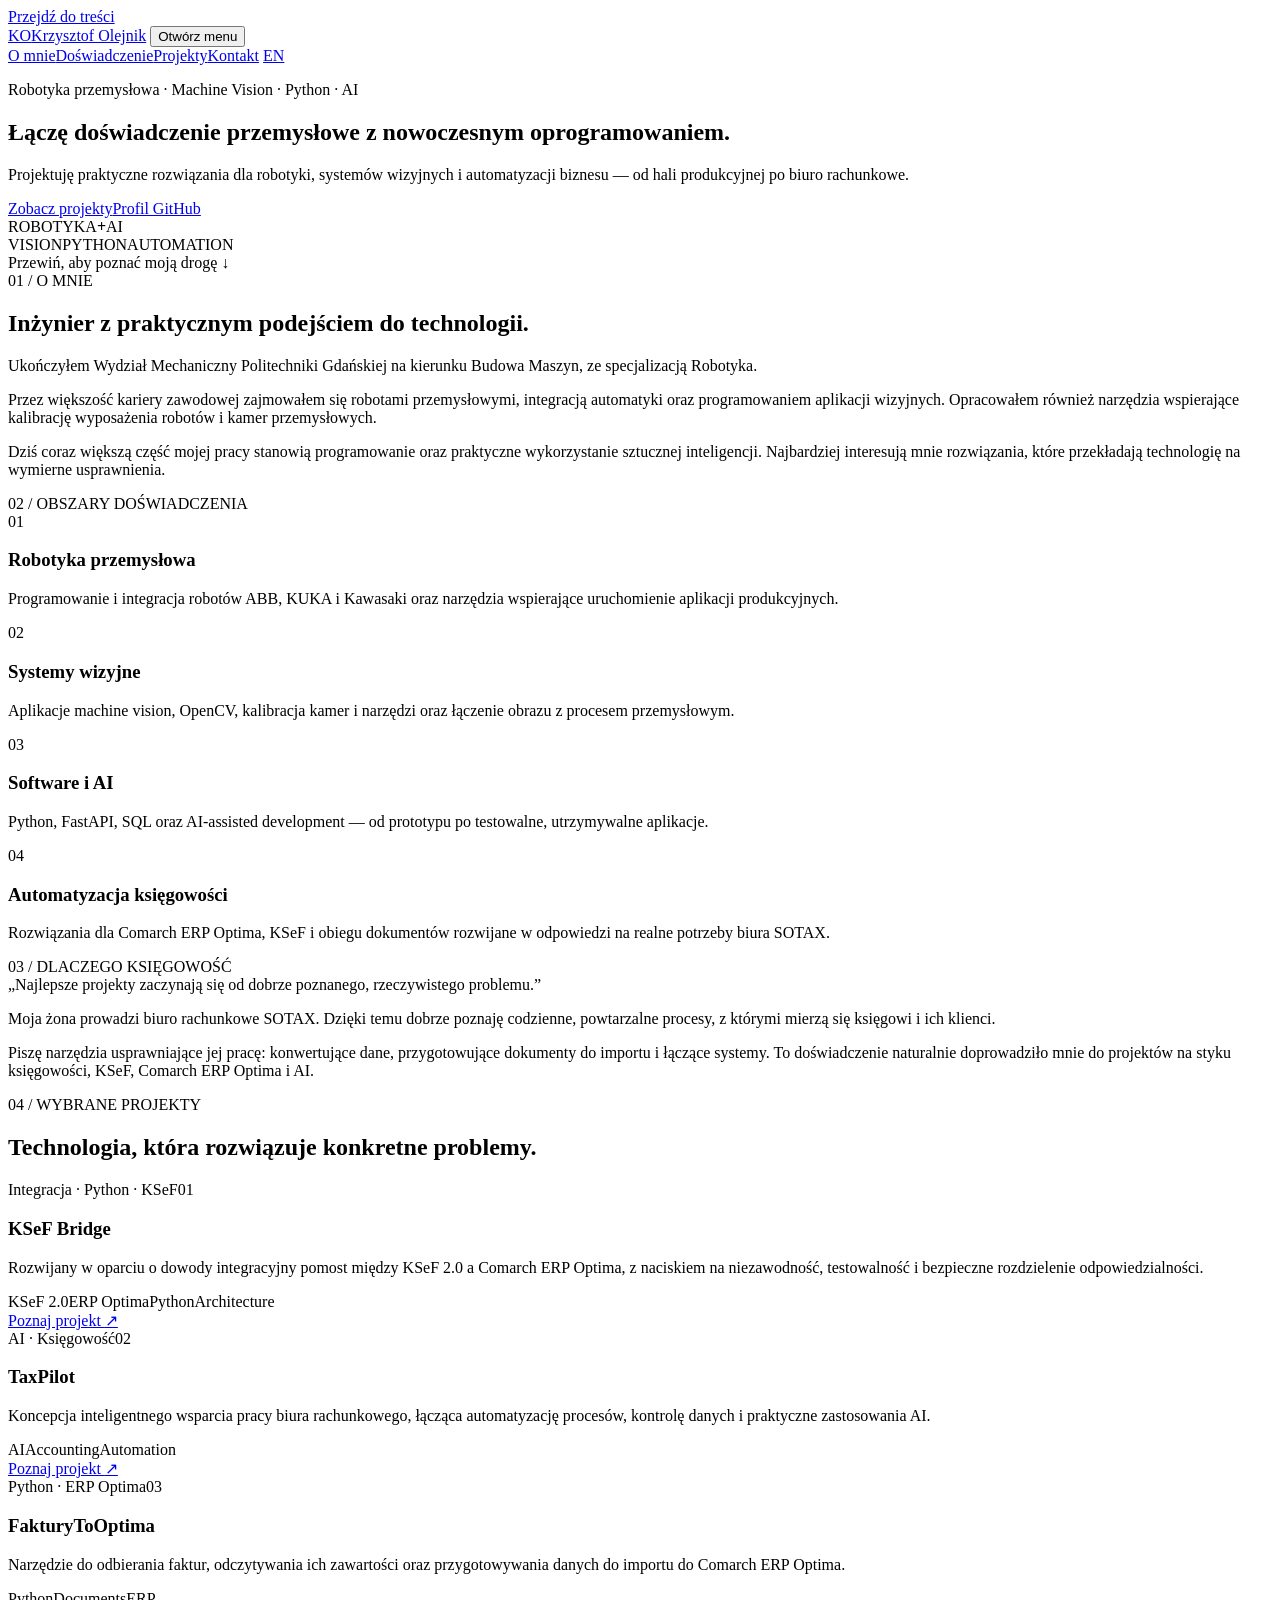
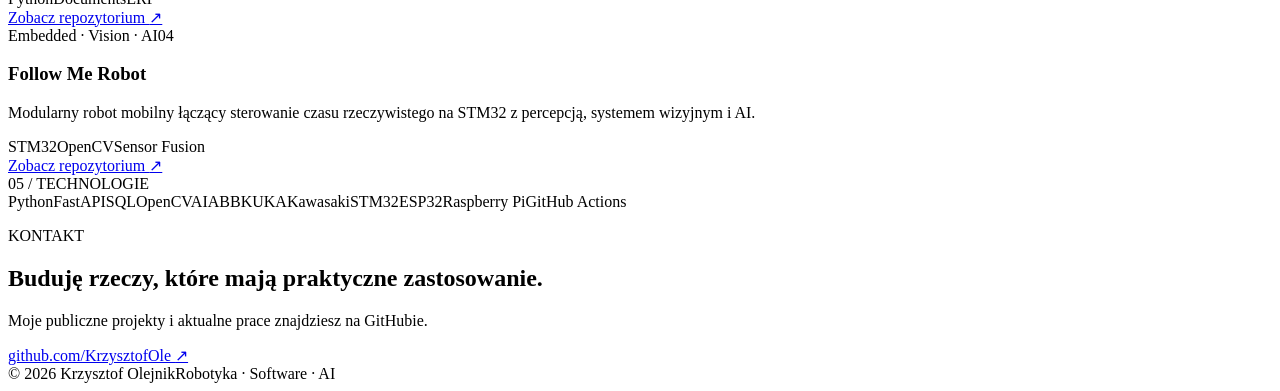
==== index.html @ cd491e86 "feat: add Polish homepage" ====
<!doctype html>
<html lang="pl">
<head>
  <meta charset="utf-8">
  <meta name="viewport" content="width=device-width, initial-scale=1">
  <title>Krzysztof Olejnik — robotyka, systemy wizyjne i AI</title>
  <meta name="description" content="Inżynier robotyki przemysłowej i systemów wizyjnych. Tworzę praktyczne aplikacje Python, rozwiązania AI oraz automatyzacje dla księgowości.">
  <meta name="theme-color" content="#0b1620">
  <meta property="og:title" content="Krzysztof Olejnik — inteligentna automatyzacja">
  <meta property="og:description" content="Doświadczenie przemysłowe. Praktyczne oprogramowanie. Inteligentna automatyzacja.">
  <meta property="og:type" content="website">
  <meta property="og:url" content="https://krzysztofole.github.io/">
  <link rel="canonical" href="https://krzysztofole.github.io/">
  <link rel="alternate" hreflang="pl" href="https://krzysztofole.github.io/">
  <link rel="alternate" hreflang="en" href="https://krzysztofole.github.io/en/">
  <link rel="icon" href="/favicon.svg" type="image/svg+xml">
  <link rel="stylesheet" href="/styles.css">
  <script src="/script.js" defer></script>
</head>
<body>
  <a class="skip-link" href="#main">Przejdź do treści</a>
  <header class="site-header">
    <a class="brand" href="/" aria-label="Strona główna Krzysztofa Olejnika"><span class="brand-mark">KO</span><span>Krzysztof Olejnik</span></a>
    <button class="nav-toggle" type="button" aria-expanded="false" aria-controls="site-nav"><span></span><span></span><span></span><span class="sr-only">Otwórz menu</span></button>
    <nav id="site-nav" class="site-nav" aria-label="Główna nawigacja">
      <a href="#o-mnie">O mnie</a><a href="#doswiadczenie">Doświadczenie</a><a href="#projekty">Projekty</a><a href="#kontakt">Kontakt</a>
      <a class="lang-link" href="/en/" lang="en" hreflang="en">EN</a>
    </nav>
  </header>

  <main id="main">
    <section class="hero" aria-labelledby="hero-title">
      <div class="hero-grid">
        <div class="hero-copy reveal">
          <p class="eyebrow">Robotyka przemysłowa · Machine Vision · Python · AI</p>
          <h1 id="hero-title">Łączę doświadczenie przemysłowe z&nbsp;nowoczesnym oprogramowaniem.</h1>
          <p class="hero-lead">Projektuję praktyczne rozwiązania dla robotyki, systemów wizyjnych i automatyzacji biznesu — od hali produkcyjnej po biuro rachunkowe.</p>
          <div class="hero-actions"><a class="button primary" href="#projekty">Zobacz projekty</a><a class="button secondary" href="https://github.com/KrzysztofOle">Profil GitHub</a></div>
        </div>
        <div class="hero-visual reveal" aria-hidden="true">
          <div class="orbit orbit-one"></div><div class="orbit orbit-two"></div>
          <div class="core"><span>ROBOTYKA</span><strong>+</strong><span>AI</span></div>
          <span class="signal signal-a">VISION</span><span class="signal signal-b">PYTHON</span><span class="signal signal-c">AUTOMATION</span>
        </div>
      </div>
      <div class="scroll-cue">Przewiń, aby poznać moją drogę <span>↓</span></div>
    </section>

    <section id="o-mnie" class="section intro">
      <div class="section-label">01 / O MNIE</div>
      <div class="intro-grid">
        <h2 class="reveal">Inżynier z&nbsp;praktycznym podejściem do technologii.</h2>
        <div class="prose reveal">
          <p>Ukończyłem Wydział Mechaniczny Politechniki Gdańskiej na kierunku Budowa Maszyn, ze specjalizacją Robotyka.</p>
          <p>Przez większość kariery zawodowej zajmowałem się robotami przemysłowymi, integracją automatyki oraz programowaniem aplikacji wizyjnych. Opracowałem również narzędzia wspierające kalibrację wyposażenia robotów i kamer przemysłowych.</p>
          <p>Dziś coraz większą część mojej pracy stanowią programowanie oraz praktyczne wykorzystanie sztucznej inteligencji. Najbardziej interesują mnie rozwiązania, które przekładają technologię na wymierne usprawnienia.</p>
        </div>
      </div>
    </section>

    <section id="doswiadczenie" class="section dark-section">
      <div class="section-label">02 / OBSZARY DOŚWIADCZENIA</div>
      <div class="capability-grid">
        <article class="capability reveal"><span class="cap-number">01</span><h3>Robotyka przemysłowa</h3><p>Programowanie i integracja robotów ABB, KUKA i Kawasaki oraz narzędzia wspierające uruchomienie aplikacji produkcyjnych.</p></article>
        <article class="capability reveal"><span class="cap-number">02</span><h3>Systemy wizyjne</h3><p>Aplikacje machine vision, OpenCV, kalibracja kamer i narzędzi oraz łączenie obrazu z procesem przemysłowym.</p></article>
        <article class="capability reveal"><span class="cap-number">03</span><h3>Software i AI</h3><p>Python, FastAPI, SQL oraz AI-assisted development — od prototypu po testowalne, utrzymywalne aplikacje.</p></article>
        <article class="capability reveal"><span class="cap-number">04</span><h3>Automatyzacja księgowości</h3><p>Rozwiązania dla Comarch ERP Optima, KSeF i obiegu dokumentów rozwijane w odpowiedzi na realne potrzeby biura SOTAX.</p></article>
      </div>
    </section>

    <section class="section story">
      <div class="section-label">03 / DLACZEGO KSIĘGOWOŚĆ</div>
      <div class="story-card reveal">
        <div class="story-quote">„Najlepsze projekty zaczynają się od dobrze poznanego, rzeczywistego problemu.”</div>
        <div class="story-text"><p>Moja żona prowadzi biuro rachunkowe SOTAX. Dzięki temu dobrze poznaję codzienne, powtarzalne procesy, z którymi mierzą się księgowi i ich klienci.</p><p>Piszę narzędzia usprawniające jej pracę: konwertujące dane, przygotowujące dokumenty do importu i łączące systemy. To doświadczenie naturalnie doprowadziło mnie do projektów na styku księgowości, KSeF, Comarch ERP Optima i AI.</p></div>
      </div>
    </section>

    <section id="projekty" class="section projects">
      <div class="section-heading"><div class="section-label">04 / WYBRANE PROJEKTY</div><h2 class="reveal">Technologia, która rozwiązuje konkretne problemy.</h2></div>
      <div class="project-list">
        <article class="project featured reveal"><div class="project-meta"><span>Integracja · Python · KSeF</span><span>01</span></div><h3>KSeF Bridge</h3><p>Rozwijany w oparciu o dowody integracyjny pomost między KSeF 2.0 a Comarch ERP Optima, z naciskiem na niezawodność, testowalność i bezpieczne rozdzielenie odpowiedzialności.</p><div class="tags"><span>KSeF 2.0</span><span>ERP Optima</span><span>Python</span><span>Architecture</span></div><a href="https://krzysztofole.github.io/KSeF_2-site/" aria-label="Strona projektu KSeF Bridge">Poznaj projekt <span>↗</span></a></article>
        <article class="project reveal"><div class="project-meta"><span>AI · Księgowość</span><span>02</span></div><h3>TaxPilot</h3><p>Koncepcja inteligentnego wsparcia pracy biura rachunkowego, łącząca automatyzację procesów, kontrolę danych i praktyczne zastosowania AI.</p><div class="tags"><span>AI</span><span>Accounting</span><span>Automation</span></div><a href="https://krzysztofole.github.io/TaxPilot-site/">Poznaj projekt <span>↗</span></a></article>
        <article class="project reveal"><div class="project-meta"><span>Python · ERP Optima</span><span>03</span></div><h3>FakturyToOptima</h3><p>Narzędzie do odbierania faktur, odczytywania ich zawartości oraz przygotowywania danych do importu do Comarch ERP Optima.</p><div class="tags"><span>Python</span><span>Documents</span><span>ERP</span></div><a href="https://github.com/KrzysztofOle/FakturyToOptima">Zobacz repozytorium <span>↗</span></a></article>
        <article class="project reveal"><div class="project-meta"><span>Embedded · Vision · AI</span><span>04</span></div><h3>Follow Me Robot</h3><p>Modularny robot mobilny łączący sterowanie czasu rzeczywistego na STM32 z percepcją, systemem wizyjnym i AI.</p><div class="tags"><span>STM32</span><span>OpenCV</span><span>Sensor Fusion</span></div><a href="https://github.com/KrzysztofOle/follow-me-robot">Zobacz repozytorium <span>↗</span></a></article>
      </div>
    </section>

    <section class="section toolkit">
      <div class="section-label">05 / TECHNOLOGIE</div>
      <div class="toolkit-row reveal"><span>Python</span><span>FastAPI</span><span>SQL</span><span>OpenCV</span><span>AI</span><span>ABB</span><span>KUKA</span><span>Kawasaki</span><span>STM32</span><span>ESP32</span><span>Raspberry Pi</span><span>GitHub Actions</span></div>
    </section>

    <section id="kontakt" class="section contact">
      <div class="contact-inner reveal"><p class="eyebrow">KONTAKT</p><h2>Buduję rzeczy, które mają praktyczne zastosowanie.</h2><p>Moje publiczne projekty i aktualne prace znajdziesz na GitHubie.</p><a class="button primary" href="https://github.com/KrzysztofOle">github.com/KrzysztofOle <span>↗</span></a></div>
    </section>
  </main>
  <footer><span>© <span data-year>2026</span> Krzysztof Olejnik</span><span>Robotyka · Software · AI</span></footer>
</body>
</html>
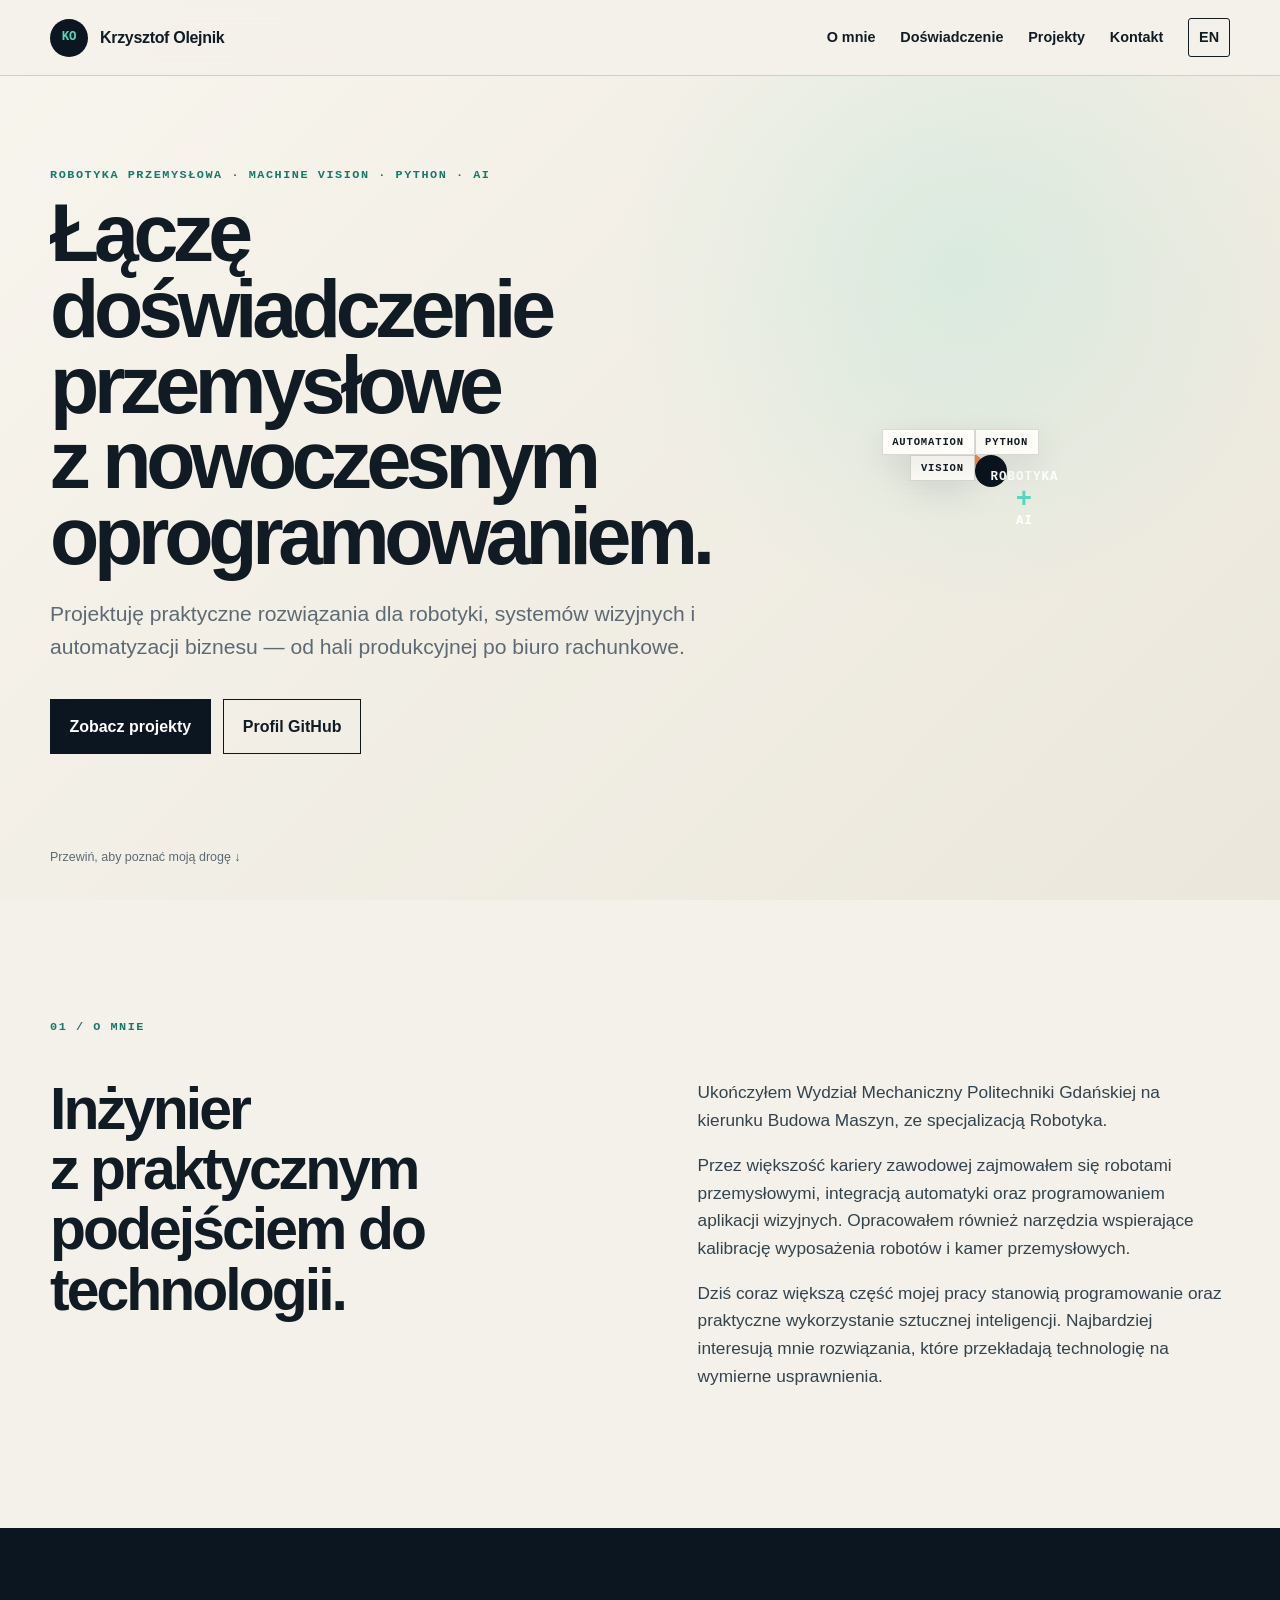
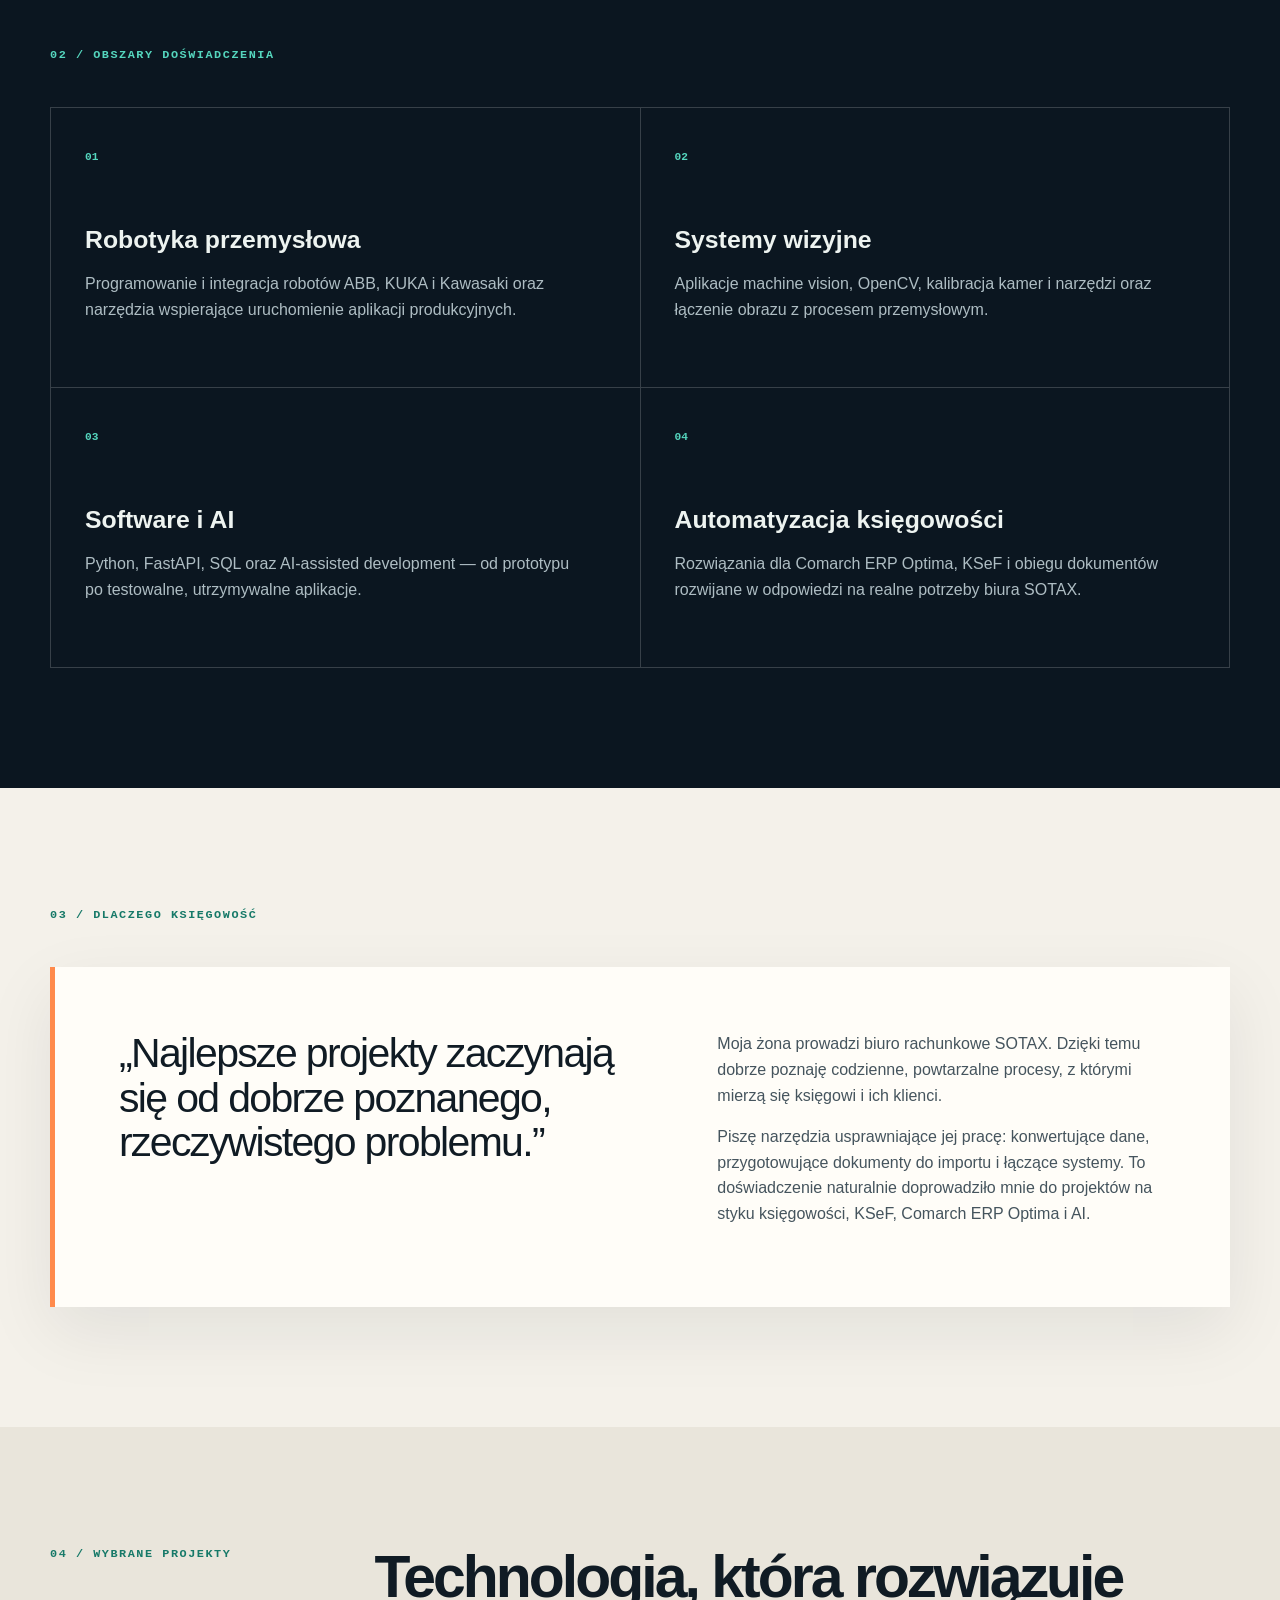
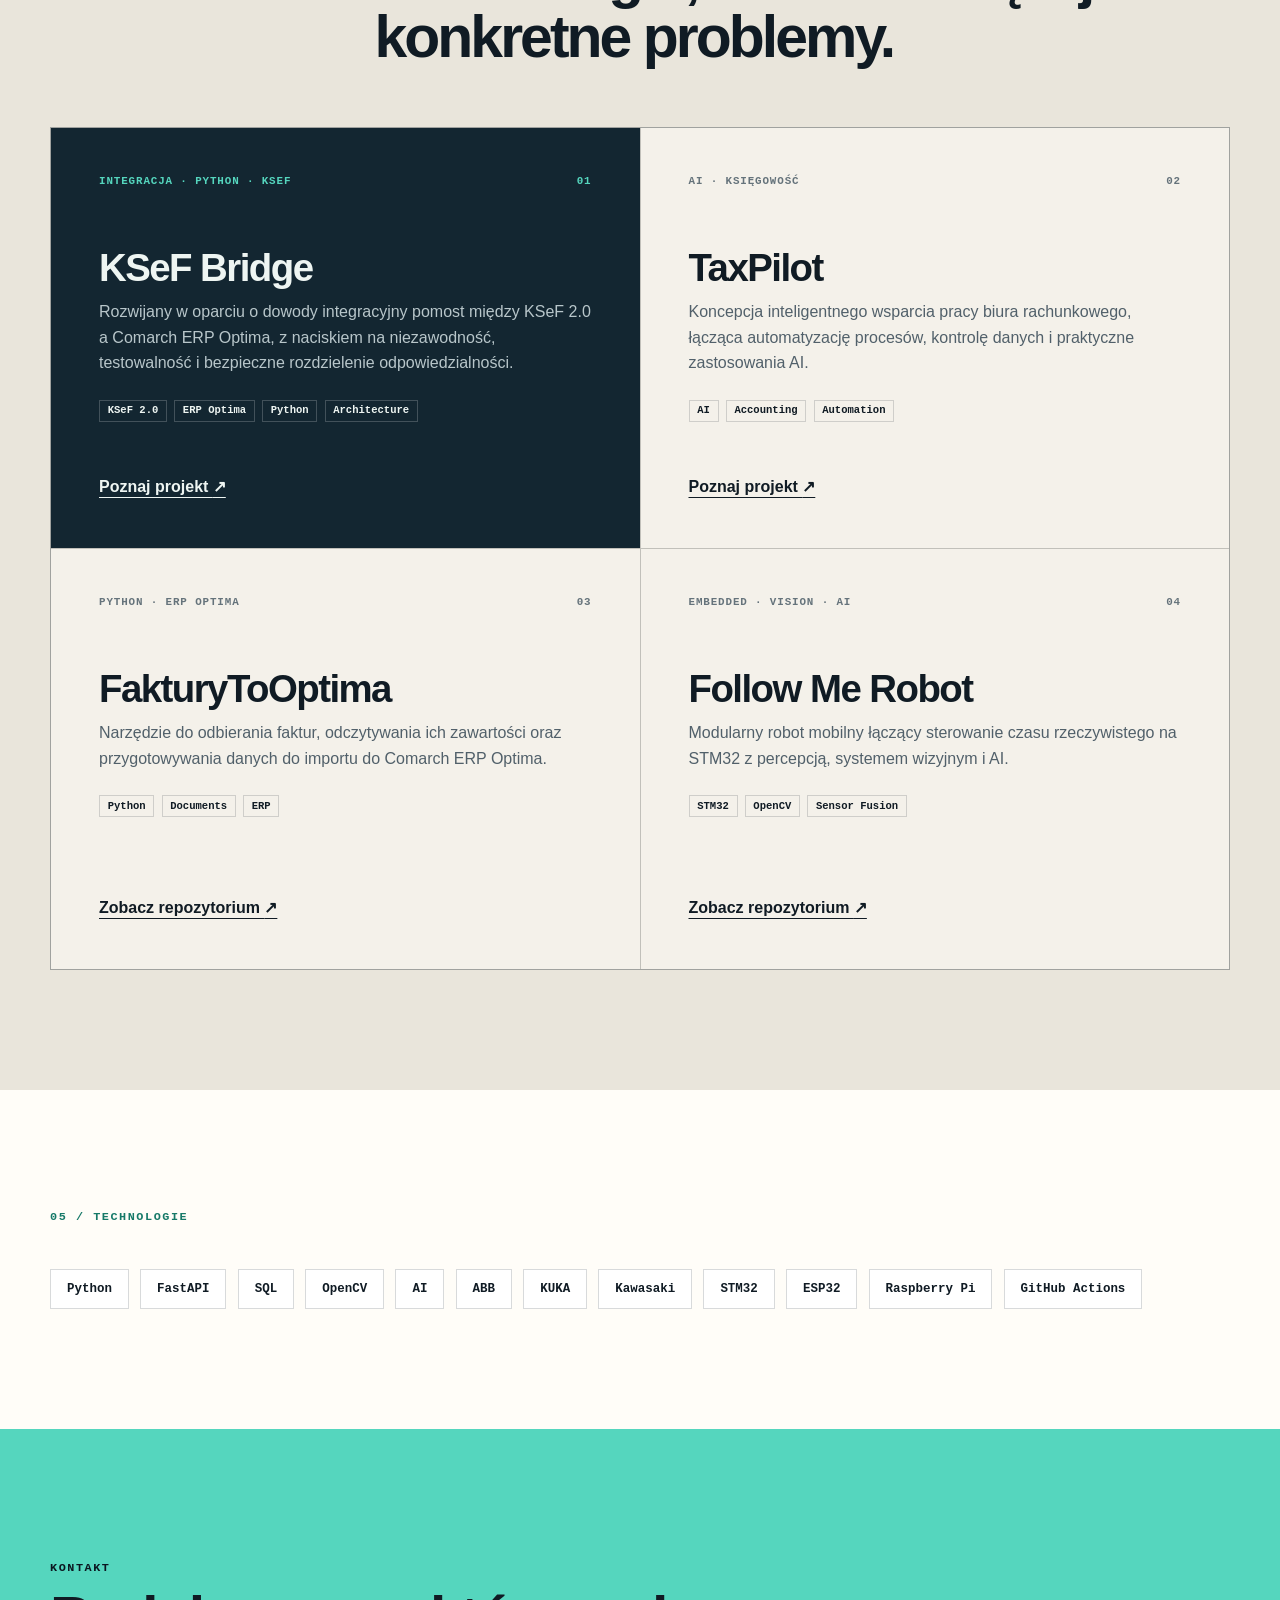
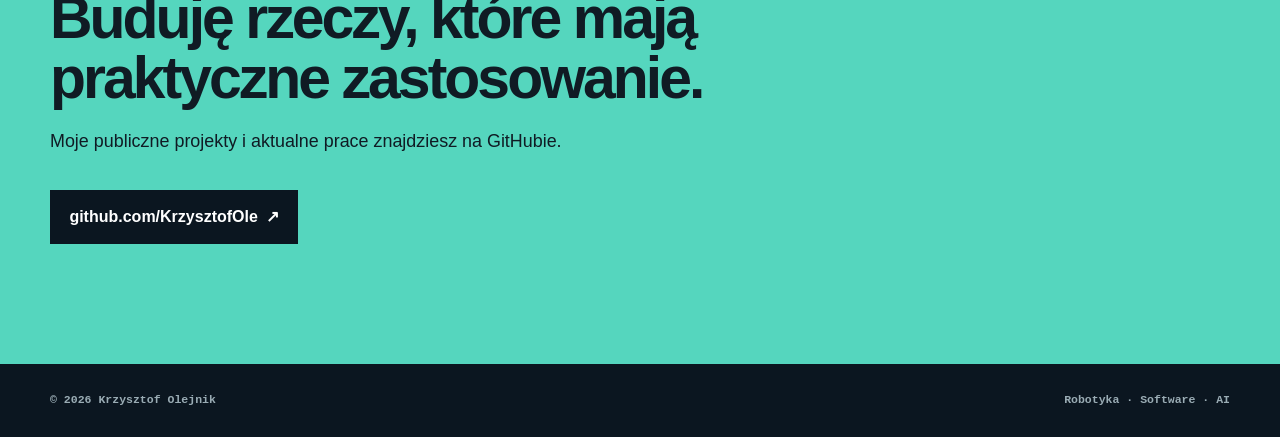
==== commit 3be6ac62: "fix: link Polish KSeF project page" ====
--- a/index.html
+++ b/index.html
@@ -79,7 +79,7 @@
     <section id="projekty" class="section projects">
       <div class="section-heading"><div class="section-label">04 / WYBRANE PROJEKTY</div><h2 class="reveal">Technologia, która rozwiązuje konkretne problemy.</h2></div>
       <div class="project-list">
-        <article class="project featured reveal"><div class="project-meta"><span>Integracja · Python · KSeF</span><span>01</span></div><h3>KSeF Bridge</h3><p>Rozwijany w oparciu o dowody integracyjny pomost między KSeF 2.0 a Comarch ERP Optima, z naciskiem na niezawodność, testowalność i bezpieczne rozdzielenie odpowiedzialności.</p><div class="tags"><span>KSeF 2.0</span><span>ERP Optima</span><span>Python</span><span>Architecture</span></div><a href="https://krzysztofole.github.io/KSeF_2-site/" aria-label="Strona projektu KSeF Bridge">Poznaj projekt <span>↗</span></a></article>
+        <article class="project featured reveal"><div class="project-meta"><span>Integracja · Python · KSeF</span><span>01</span></div><h3>KSeF Bridge</h3><p>Rozwijany w oparciu o dowody integracyjny pomost między KSeF 2.0 a Comarch ERP Optima, z naciskiem na niezawodność, testowalność i bezpieczne rozdzielenie odpowiedzialności.</p><div class="tags"><span>KSeF 2.0</span><span>ERP Optima</span><span>Python</span><span>Architecture</span></div><a href="https://krzysztofole.github.io/KSeF_2-site/pl.html" aria-label="Strona projektu KSeF Bridge">Poznaj projekt <span>↗</span></a></article>
         <article class="project reveal"><div class="project-meta"><span>AI · Księgowość</span><span>02</span></div><h3>TaxPilot</h3><p>Koncepcja inteligentnego wsparcia pracy biura rachunkowego, łącząca automatyzację procesów, kontrolę danych i praktyczne zastosowania AI.</p><div class="tags"><span>AI</span><span>Accounting</span><span>Automation</span></div><a href="https://krzysztofole.github.io/TaxPilot-site/">Poznaj projekt <span>↗</span></a></article>
         <article class="project reveal"><div class="project-meta"><span>Python · ERP Optima</span><span>03</span></div><h3>FakturyToOptima</h3><p>Narzędzie do odbierania faktur, odczytywania ich zawartości oraz przygotowywania danych do importu do Comarch ERP Optima.</p><div class="tags"><span>Python</span><span>Documents</span><span>ERP</span></div><a href="https://github.com/KrzysztofOle/FakturyToOptima">Zobacz repozytorium <span>↗</span></a></article>
         <article class="project reveal"><div class="project-meta"><span>Embedded · Vision · AI</span><span>04</span></div><h3>Follow Me Robot</h3><p>Modularny robot mobilny łączący sterowanie czasu rzeczywistego na STM32 z percepcją, systemem wizyjnym i AI.</p><div class="tags"><span>STM32</span><span>OpenCV</span><span>Sensor Fusion</span></div><a href="https://github.com/KrzysztofOle/follow-me-robot">Zobacz repozytorium <span>↗</span></a></article>
@@ -98,4 +98,3 @@
   <footer><span>© <span data-year>2026</span> Krzysztof Olejnik</span><span>Robotyka · Software · AI</span></footer>
 </body>
 </html>
-
--- a/styles.css
+++ b/styles.css
@@ -0,0 +1,2 @@
+:root{--ink:#101b24;--muted:#5d6a73;--paper:#f4f1ea;--surface:#fffdf8;--night:#0b1620;--night-2:#132631;--cyan:#55d6be;--orange:#ff8a4c;--line:rgba(16,27,36,.16);--max:1180px;--header:76px}*{box-sizing:border-box}html{scroll-behavior:smooth}body{margin:0;background:var(--paper);color:var(--ink);font-family:Inter,ui-sans-serif,-apple-system,BlinkMacSystemFont,"Segoe UI",sans-serif;line-height:1.6}a{color:inherit}::selection{background:var(--cyan);color:var(--night)}.sr-only{position:absolute;width:1px;height:1px;padding:0;margin:-1px;overflow:hidden;clip:rect(0,0,0,0);white-space:nowrap;border:0}.skip-link{position:fixed;top:8px;left:8px;z-index:1000;padding:.65rem 1rem;background:#fff;transform:translateY(-150%)}.skip-link:focus{transform:none}.site-header{height:var(--header);position:fixed;inset:0 0 auto;z-index:100;display:flex;align-items:center;justify-content:space-between;padding:0 max(24px,calc((100vw - var(--max))/2));background:rgba(244,241,234,.9);border-bottom:1px solid var(--line);backdrop-filter:blur(14px)}.brand{display:flex;gap:.75rem;align-items:center;text-decoration:none;font-weight:720;letter-spacing:-.02em}.brand-mark{display:grid;place-items:center;width:38px;height:38px;background:var(--night);color:var(--cyan);font:700 .78rem/1 ui-monospace,SFMono-Regular,Menlo,monospace;border-radius:50%}.site-nav{display:flex;align-items:center;gap:1.55rem}.site-nav a{text-decoration:none;font-size:.9rem;font-weight:620}.site-nav a:not(.lang-link):hover{color:#187b6a}.lang-link{padding:.42rem .62rem;border:1px solid var(--ink);border-radius:3px}.nav-toggle{display:none;background:none;border:0;padding:.5rem}.nav-toggle>span:not(.sr-only){display:block;width:24px;height:2px;margin:5px;background:var(--ink)}.hero{min-height:100svh;padding:calc(var(--header) + 80px) max(24px,calc((100vw - var(--max))/2)) 32px;background:radial-gradient(circle at 75% 30%,rgba(85,214,190,.15),transparent 30%),linear-gradient(135deg,#f8f5ee,#ebe7dc);display:flex;flex-direction:column;justify-content:center;overflow:hidden}.hero-grid{display:grid;grid-template-columns:1.12fr .88fr;align-items:center;gap:5vw}.eyebrow,.section-label{font:700 .74rem/1.3 ui-monospace,SFMono-Regular,Menlo,monospace;letter-spacing:.13em;text-transform:uppercase}.eyebrow{color:#167968}.hero h1{max-width:820px;margin:.8rem 0 1.35rem;font-size:clamp(3rem,6.3vw,6.3rem);line-height:.94;letter-spacing:-.065em}.hero-lead{max-width:710px;margin:0;color:var(--muted);font-size:clamp(1.05rem,1.65vw,1.32rem)}.hero-actions{display:flex;gap:.8rem;margin-top:2.2rem;flex-wrap:wrap}.button{display:inline-flex;align-items:center;gap:.5rem;padding:.84rem 1.15rem;text-decoration:none;font-weight:700;border:1px solid var(--night);transition:.2s}.button.primary{background:var(--night);color:#fff}.button.primary:hover{background:#18303e;transform:translateY(-2px)}.button.secondary:hover{background:#fff}.hero-visual{position:relative;aspect-ratio:1;max-width:510px;margin:auto;border:1px solid rgba(16,27,36,.14);border-radius:50%;background:repeating-radial-gradient(circle,transparent 0 51px,rgba(16,27,36,.07) 52px 53px)}.orbit{position:absolute;border:1px solid rgba(16,27,36,.25);border-radius:50%}.orbit-one{inset:13%;animation:spin 20s linear infinite}.orbit-two{inset:27%;border-style:dashed;animation:spin 14s linear infinite reverse}.orbit:after{content:"";position:absolute;top:48%;left:-5px;width:10px;height:10px;background:var(--orange);border-radius:50%}.core{position:absolute;inset:36%;display:grid;place-items:center;padding:1rem;background:var(--night);color:#fff;border-radius:50%;font:700 clamp(.58rem,1vw,.78rem)/1.1 ui-monospace,SFMono-Regular,Menlo,monospace;letter-spacing:.08em}.core strong{color:var(--cyan);font-size:1.7rem}.signal{position:absolute;padding:.42rem .6rem;background:var(--surface);border:1px solid var(--line);box-shadow:0 10px 35px rgba(11,22,32,.1);font:700 .66rem/1 ui-monospace,SFMono-Regular,Menlo,monospace;letter-spacing:.08em}.signal-a{top:14%;right:3%}.signal-b{bottom:13%;left:4%}.signal-c{bottom:27%;right:-5%}.scroll-cue{margin-top:auto;padding-top:64px;color:var(--muted);font-size:.78rem}.scroll-cue span{color:#167968}.section{padding:120px max(24px,calc((100vw - var(--max))/2))}.section-label{margin-bottom:44px;color:#167968}.intro-grid{display:grid;grid-template-columns:1fr 1fr;gap:9vw}.intro h2,.section-heading h2,.contact h2{margin:0;font-size:clamp(2.3rem,4.6vw,4.6rem);line-height:1.02;letter-spacing:-.05em}.prose{font-size:1.08rem;color:#33434d}.prose p:first-child{margin-top:0}.dark-section{background:var(--night);color:#edf3f0}.dark-section .section-label{color:var(--cyan)}.capability-grid{display:grid;grid-template-columns:repeat(2,1fr);border-top:1px solid rgba(255,255,255,.18);border-left:1px solid rgba(255,255,255,.18)}.capability{min-height:280px;padding:34px;border-right:1px solid rgba(255,255,255,.18);border-bottom:1px solid rgba(255,255,255,.18)}.cap-number{color:var(--cyan);font:700 .7rem/1 ui-monospace,SFMono-Regular,Menlo,monospace}.capability h3{margin:52px 0 12px;font-size:1.55rem}.capability p{max-width:500px;margin:0;color:#aebdc3}.story-card{display:grid;grid-template-columns:1.05fr .95fr;gap:8vw;padding:clamp(30px,5vw,68px);background:var(--surface);border-left:5px solid var(--orange);box-shadow:0 24px 65px rgba(16,27,36,.08)}.story-quote{font-size:clamp(1.8rem,3.2vw,3.4rem);line-height:1.08;letter-spacing:-.04em}.story-text{color:#45545d}.story-text p:first-child{margin-top:0}.projects{background:#e9e5db}.section-heading{display:grid;grid-template-columns:.55fr 1.45fr;align-items:start;margin-bottom:60px}.section-heading .section-label{margin:0}.project-list{display:grid;grid-template-columns:repeat(2,1fr);gap:1px;background:rgba(16,27,36,.18);border:1px solid rgba(16,27,36,.18)}.project{min-height:420px;padding:clamp(28px,4vw,48px);background:var(--paper);display:flex;flex-direction:column}.project.featured{background:var(--night-2);color:#eef5f2}.project-meta{display:flex;justify-content:space-between;font:700 .68rem/1 ui-monospace,SFMono-Regular,Menlo,monospace;letter-spacing:.08em;color:#65737b;text-transform:uppercase}.featured .project-meta{color:var(--cyan)}.project h3{margin:62px 0 12px;font-size:clamp(2rem,3vw,3.2rem);line-height:1;letter-spacing:-.04em}.project p{margin:0 0 24px;color:#51606a}.featured p{color:#b8c6ca}.tags{display:flex;flex-wrap:wrap;gap:.45rem;margin-bottom:34px}.tags span{padding:.3rem .48rem;border:1px solid var(--line);font:650 .66rem/1 ui-monospace,SFMono-Regular,Menlo,monospace}.featured .tags span{border-color:rgba(255,255,255,.2)}.project>a{margin-top:auto;width:max-content;text-underline-offset:5px;font-weight:700}.toolkit{background:var(--surface)}.toolkit-row{display:flex;flex-wrap:wrap;gap:.7rem}.toolkit-row span{padding:.8rem 1rem;border:1px solid var(--line);font:700 .78rem/1 ui-monospace,SFMono-Regular,Menlo,monospace;background:#fff}.contact{background:var(--cyan)}.contact-inner{max-width:900px}.contact .eyebrow{color:var(--night)}.contact h2{margin-bottom:1.2rem}.contact p:not(.eyebrow){font-size:1.12rem}.contact .button{margin-top:1rem}footer{display:flex;justify-content:space-between;gap:20px;padding:28px max(24px,calc((100vw - var(--max))/2));background:var(--night);color:#9aacb4;font:600 .72rem/1.4 ui-monospace,SFMono-Regular,Menlo,monospace}.reveal{opacity:0;transform:translateY(20px);transition:opacity .65s ease,transform .65s ease}.reveal.visible{opacity:1;transform:none}@keyframes spin{to{transform:rotate(360deg)}}@media(max-width:820px){:root{--header:66px}.site-header{padding-inline:20px}.nav-toggle{display:block}.site-nav{position:absolute;top:100%;left:0;right:0;display:none;flex-direction:column;align-items:flex-start;padding:24px;background:var(--paper);border-bottom:1px solid var(--line)}.site-nav.open{display:flex}.hero{padding-top:calc(var(--header) + 55px)}.hero-grid,.intro-grid,.story-card,.section-heading{grid-template-columns:1fr}.hero-visual{width:min(82vw,410px);margin-top:42px}.scroll-cue{display:none}.section{padding-top:84px;padding-bottom:84px}.intro-grid{gap:34px}.capability-grid,.project-list{grid-template-columns:1fr}.section-heading{gap:26px}.project{min-height:380px}}@media(max-width:480px){.hero h1{font-size:2.75rem}.hero-actions{flex-direction:column}.button{justify-content:center}.hero-visual{width:90vw}.capability{padding:26px;min-height:245px}.story-card{padding:28px}.project{padding:27px;min-height:360px}.project h3{margin-top:45px}footer{flex-direction:column}}@media(prefers-reduced-motion:reduce){html{scroll-behavior:auto}*,*:before,*:after{animation-duration:.01ms!important;animation-iteration-count:1!important;transition-duration:.01ms!important}.reveal{opacity:1;transform:none}}
+
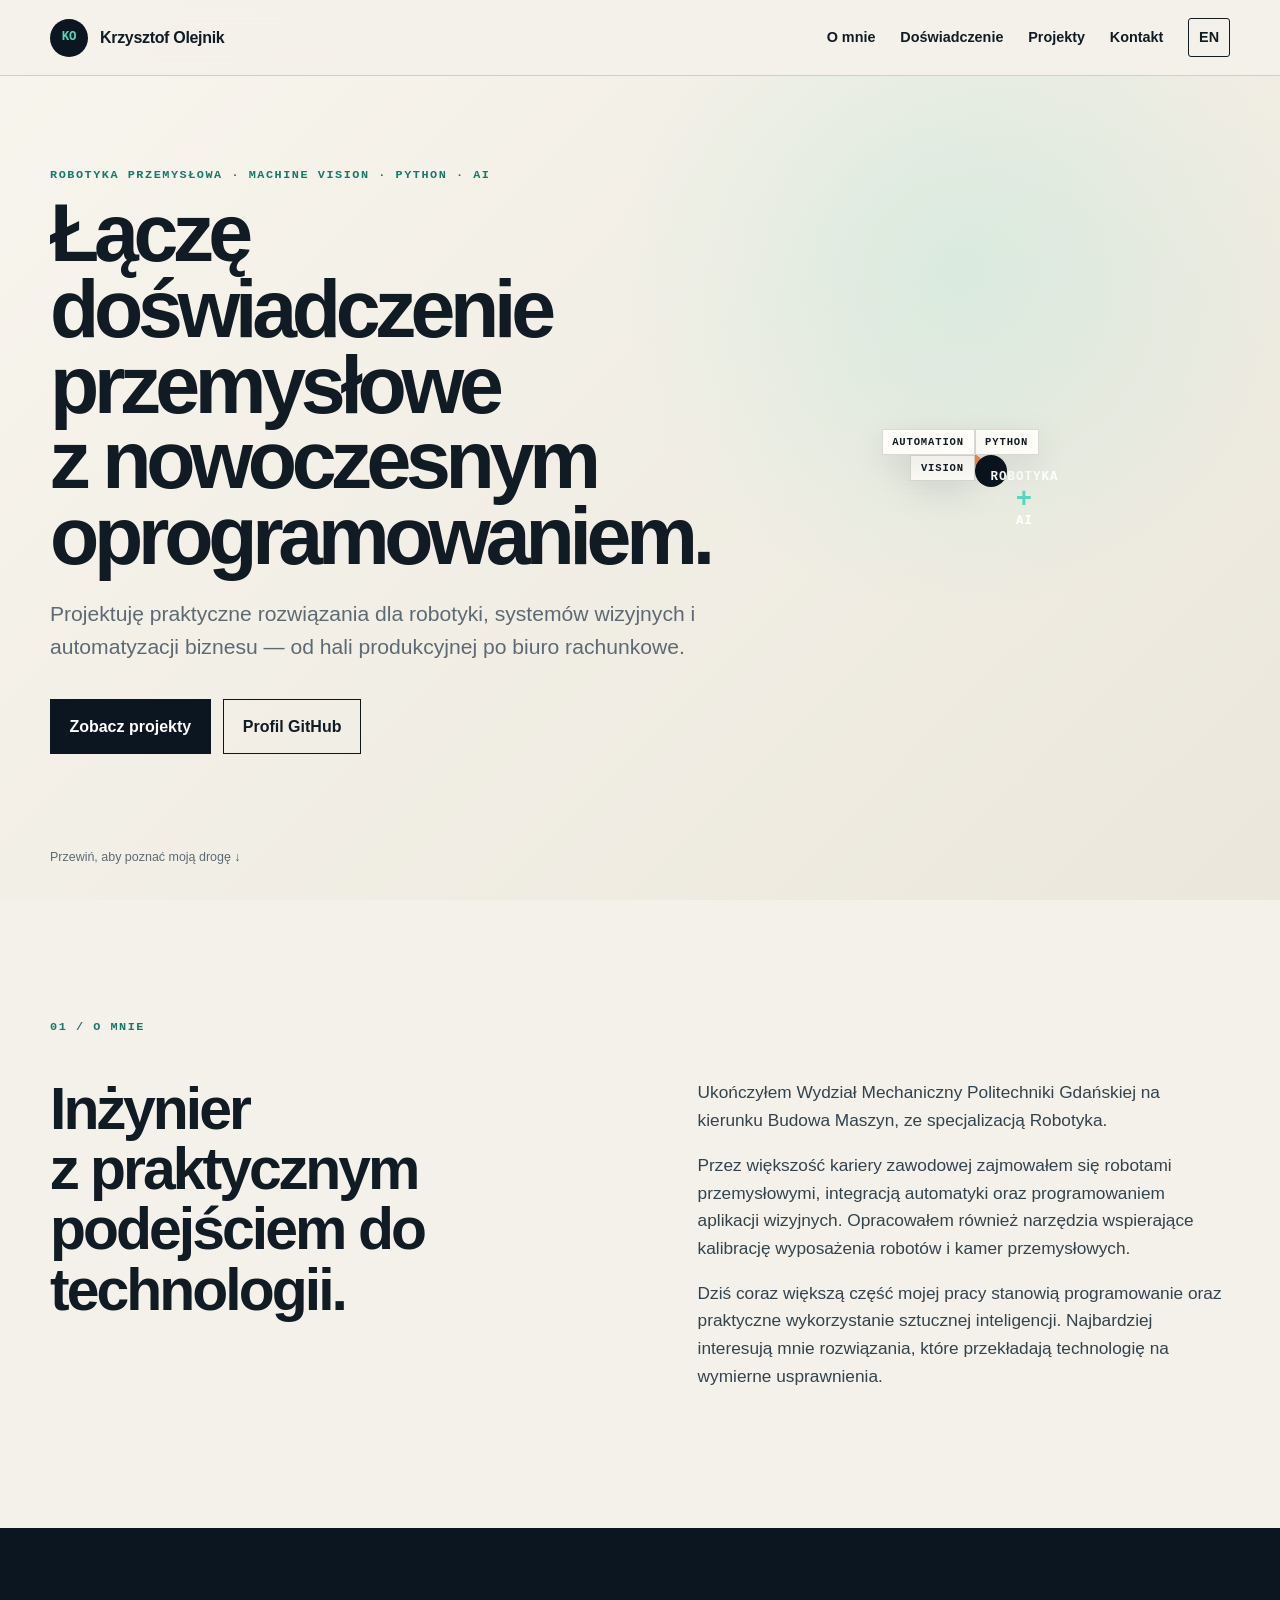
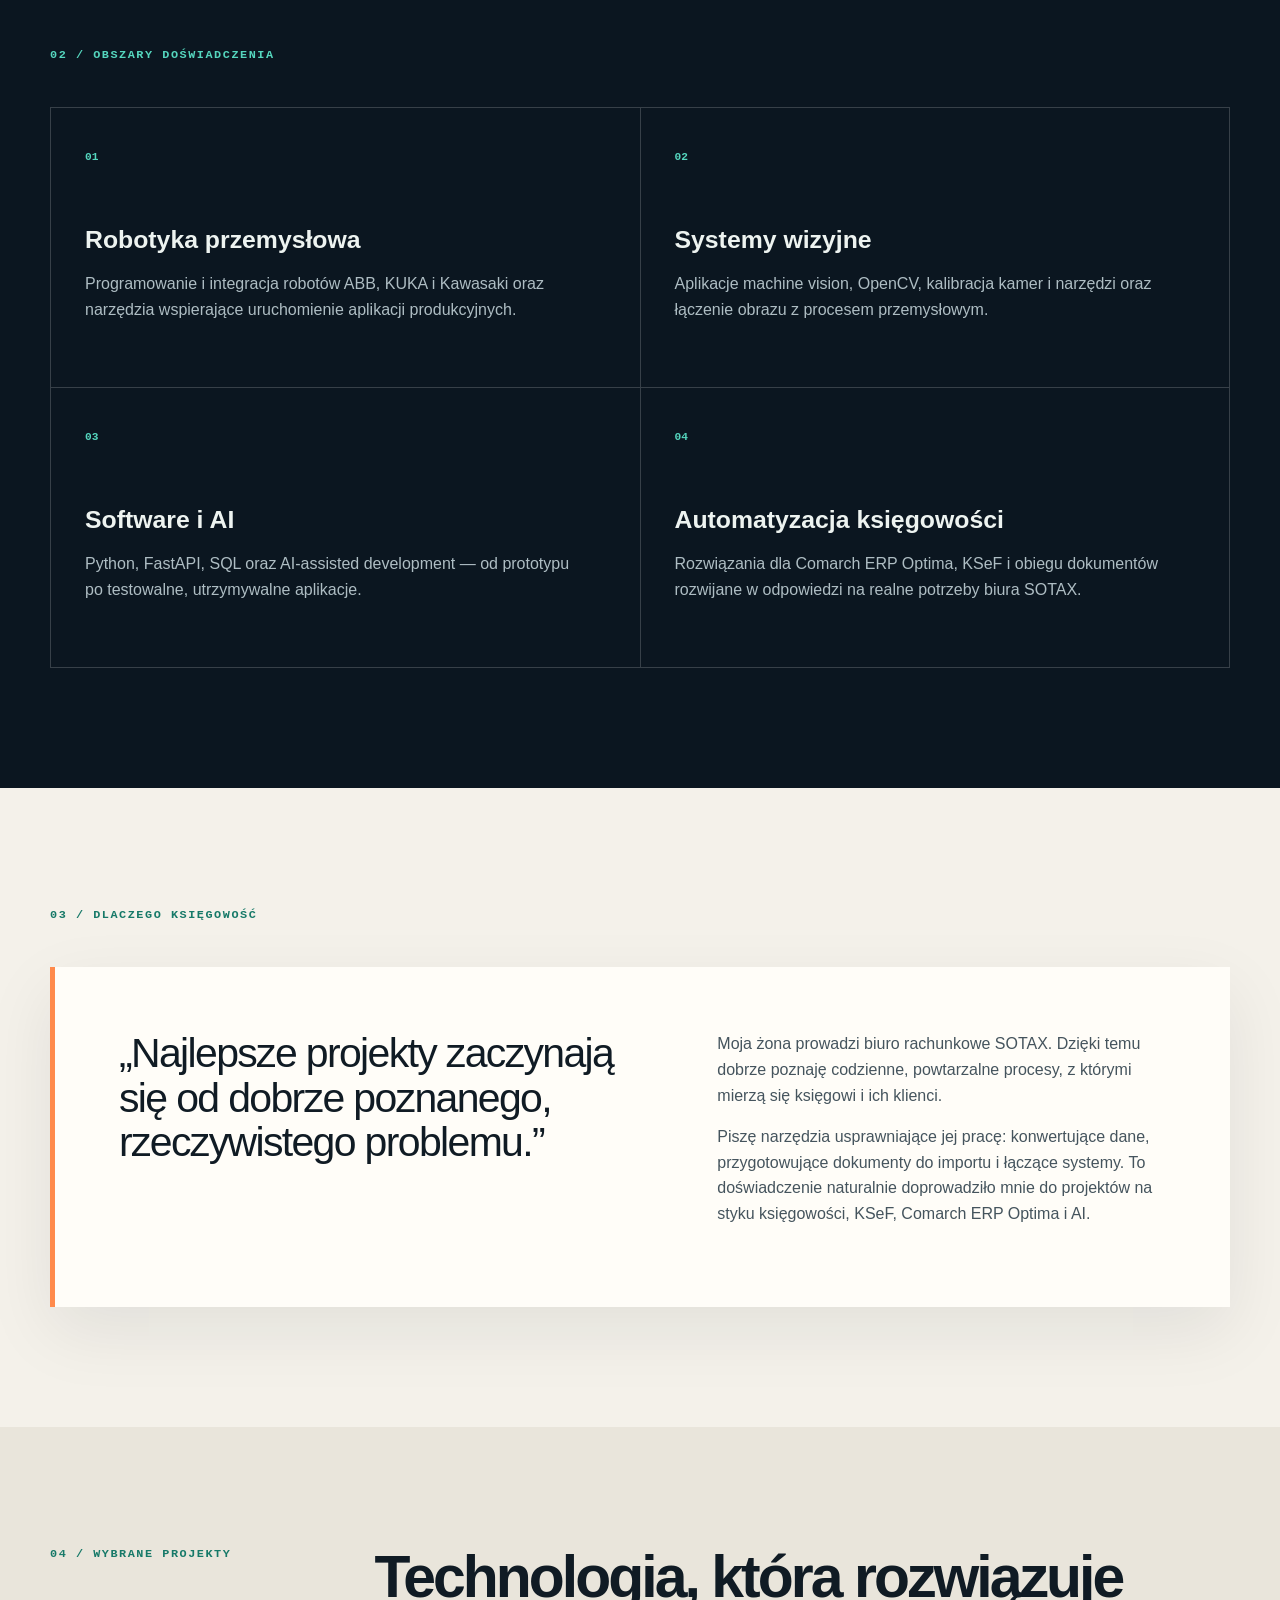
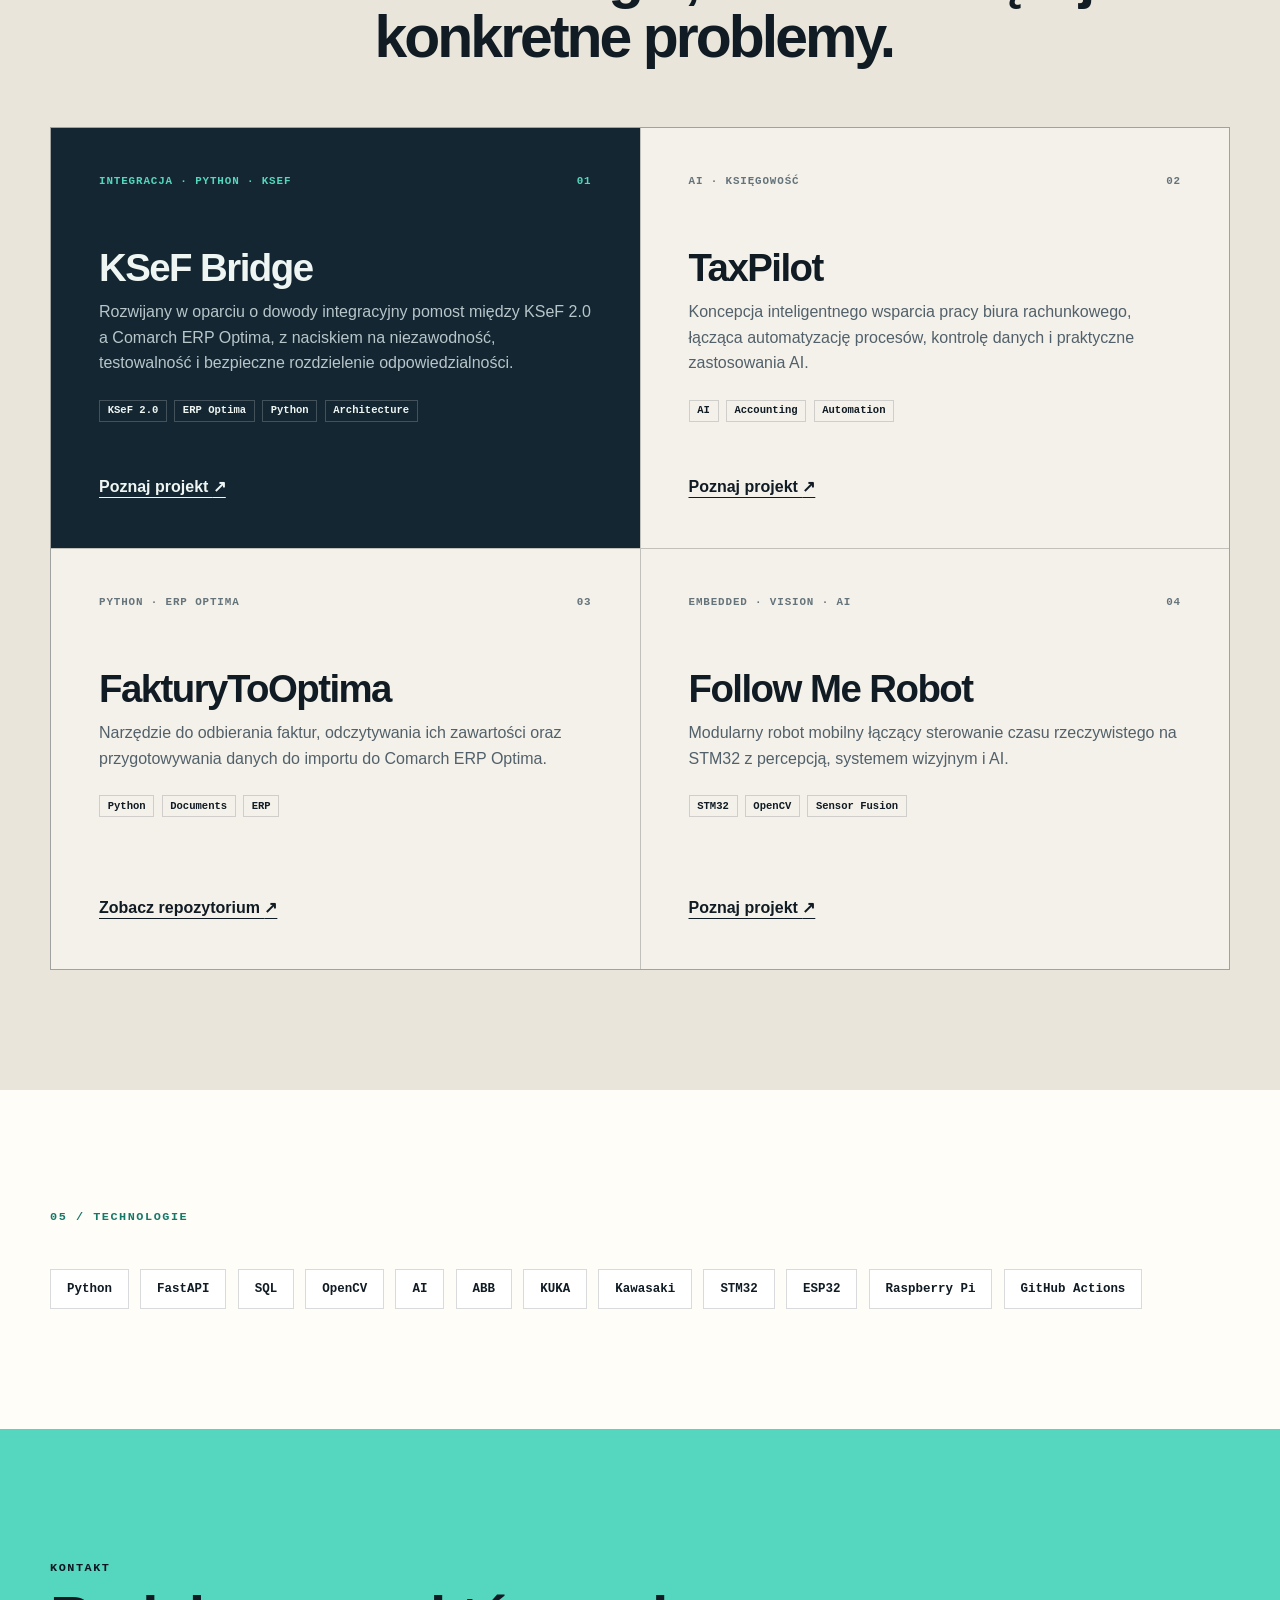
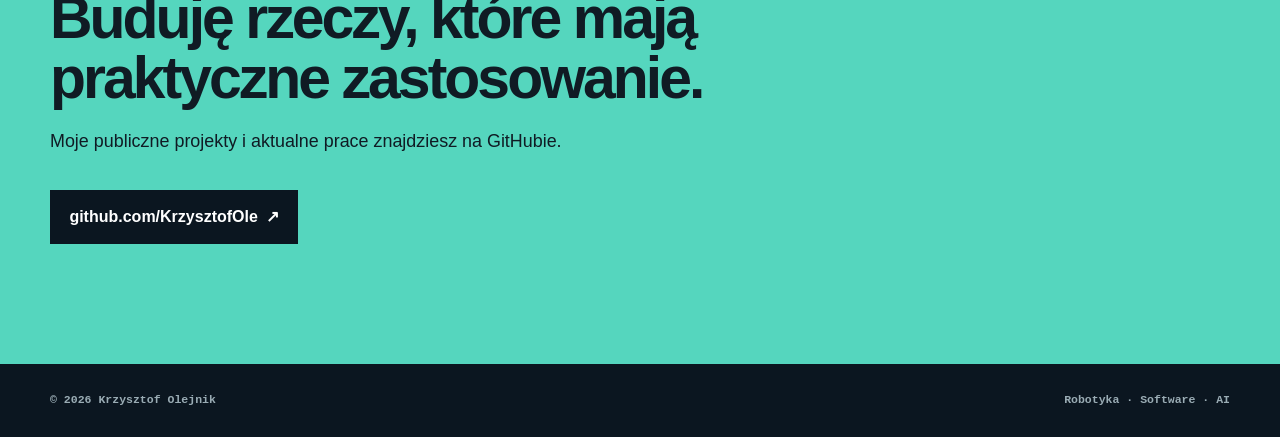
==== commit b76ec7e3: "feat: link Follow Me Robot project website" ====
--- a/index.html
+++ b/index.html
@@ -10,6 +10,12 @@
   <meta property="og:description" content="Doświadczenie przemysłowe. Praktyczne oprogramowanie. Inteligentna automatyzacja.">
   <meta property="og:type" content="website">
   <meta property="og:url" content="https://krzysztofole.github.io/">
+  <meta property="og:image" content="https://krzysztofole.github.io/assets/social-preview.jpg">
+  <meta property="og:image:width" content="1200">
+  <meta property="og:image:height" content="630">
+  <meta property="og:image:alt" content="Robot przemysłowy, kamera i wizualizacja sztucznej inteligencji">
+  <meta name="twitter:card" content="summary_large_image">
+  <meta name="twitter:image" content="https://krzysztofole.github.io/assets/social-preview.jpg">
   <link rel="canonical" href="https://krzysztofole.github.io/">
   <link rel="alternate" hreflang="pl" href="https://krzysztofole.github.io/">
   <link rel="alternate" hreflang="en" href="https://krzysztofole.github.io/en/">
@@ -82,7 +88,7 @@
         <article class="project featured reveal"><div class="project-meta"><span>Integracja · Python · KSeF</span><span>01</span></div><h3>KSeF Bridge</h3><p>Rozwijany w oparciu o dowody integracyjny pomost między KSeF 2.0 a Comarch ERP Optima, z naciskiem na niezawodność, testowalność i bezpieczne rozdzielenie odpowiedzialności.</p><div class="tags"><span>KSeF 2.0</span><span>ERP Optima</span><span>Python</span><span>Architecture</span></div><a href="https://krzysztofole.github.io/KSeF_2-site/pl.html" aria-label="Strona projektu KSeF Bridge">Poznaj projekt <span>↗</span></a></article>
         <article class="project reveal"><div class="project-meta"><span>AI · Księgowość</span><span>02</span></div><h3>TaxPilot</h3><p>Koncepcja inteligentnego wsparcia pracy biura rachunkowego, łącząca automatyzację procesów, kontrolę danych i praktyczne zastosowania AI.</p><div class="tags"><span>AI</span><span>Accounting</span><span>Automation</span></div><a href="https://krzysztofole.github.io/TaxPilot-site/">Poznaj projekt <span>↗</span></a></article>
         <article class="project reveal"><div class="project-meta"><span>Python · ERP Optima</span><span>03</span></div><h3>FakturyToOptima</h3><p>Narzędzie do odbierania faktur, odczytywania ich zawartości oraz przygotowywania danych do importu do Comarch ERP Optima.</p><div class="tags"><span>Python</span><span>Documents</span><span>ERP</span></div><a href="https://github.com/KrzysztofOle/FakturyToOptima">Zobacz repozytorium <span>↗</span></a></article>
-        <article class="project reveal"><div class="project-meta"><span>Embedded · Vision · AI</span><span>04</span></div><h3>Follow Me Robot</h3><p>Modularny robot mobilny łączący sterowanie czasu rzeczywistego na STM32 z percepcją, systemem wizyjnym i AI.</p><div class="tags"><span>STM32</span><span>OpenCV</span><span>Sensor Fusion</span></div><a href="https://github.com/KrzysztofOle/follow-me-robot">Zobacz repozytorium <span>↗</span></a></article>
+        <article class="project reveal"><div class="project-meta"><span>Embedded · Vision · AI</span><span>04</span></div><h3>Follow Me Robot</h3><p>Modularny robot mobilny łączący sterowanie czasu rzeczywistego na STM32 z percepcją, systemem wizyjnym i AI.</p><div class="tags"><span>STM32</span><span>OpenCV</span><span>Sensor Fusion</span></div><a href="https://krzysztofole.github.io/follow-me-robot/" aria-label="Strona projektu Follow Me Robot">Poznaj projekt <span>↗</span></a></article>
       </div>
     </section>
 
